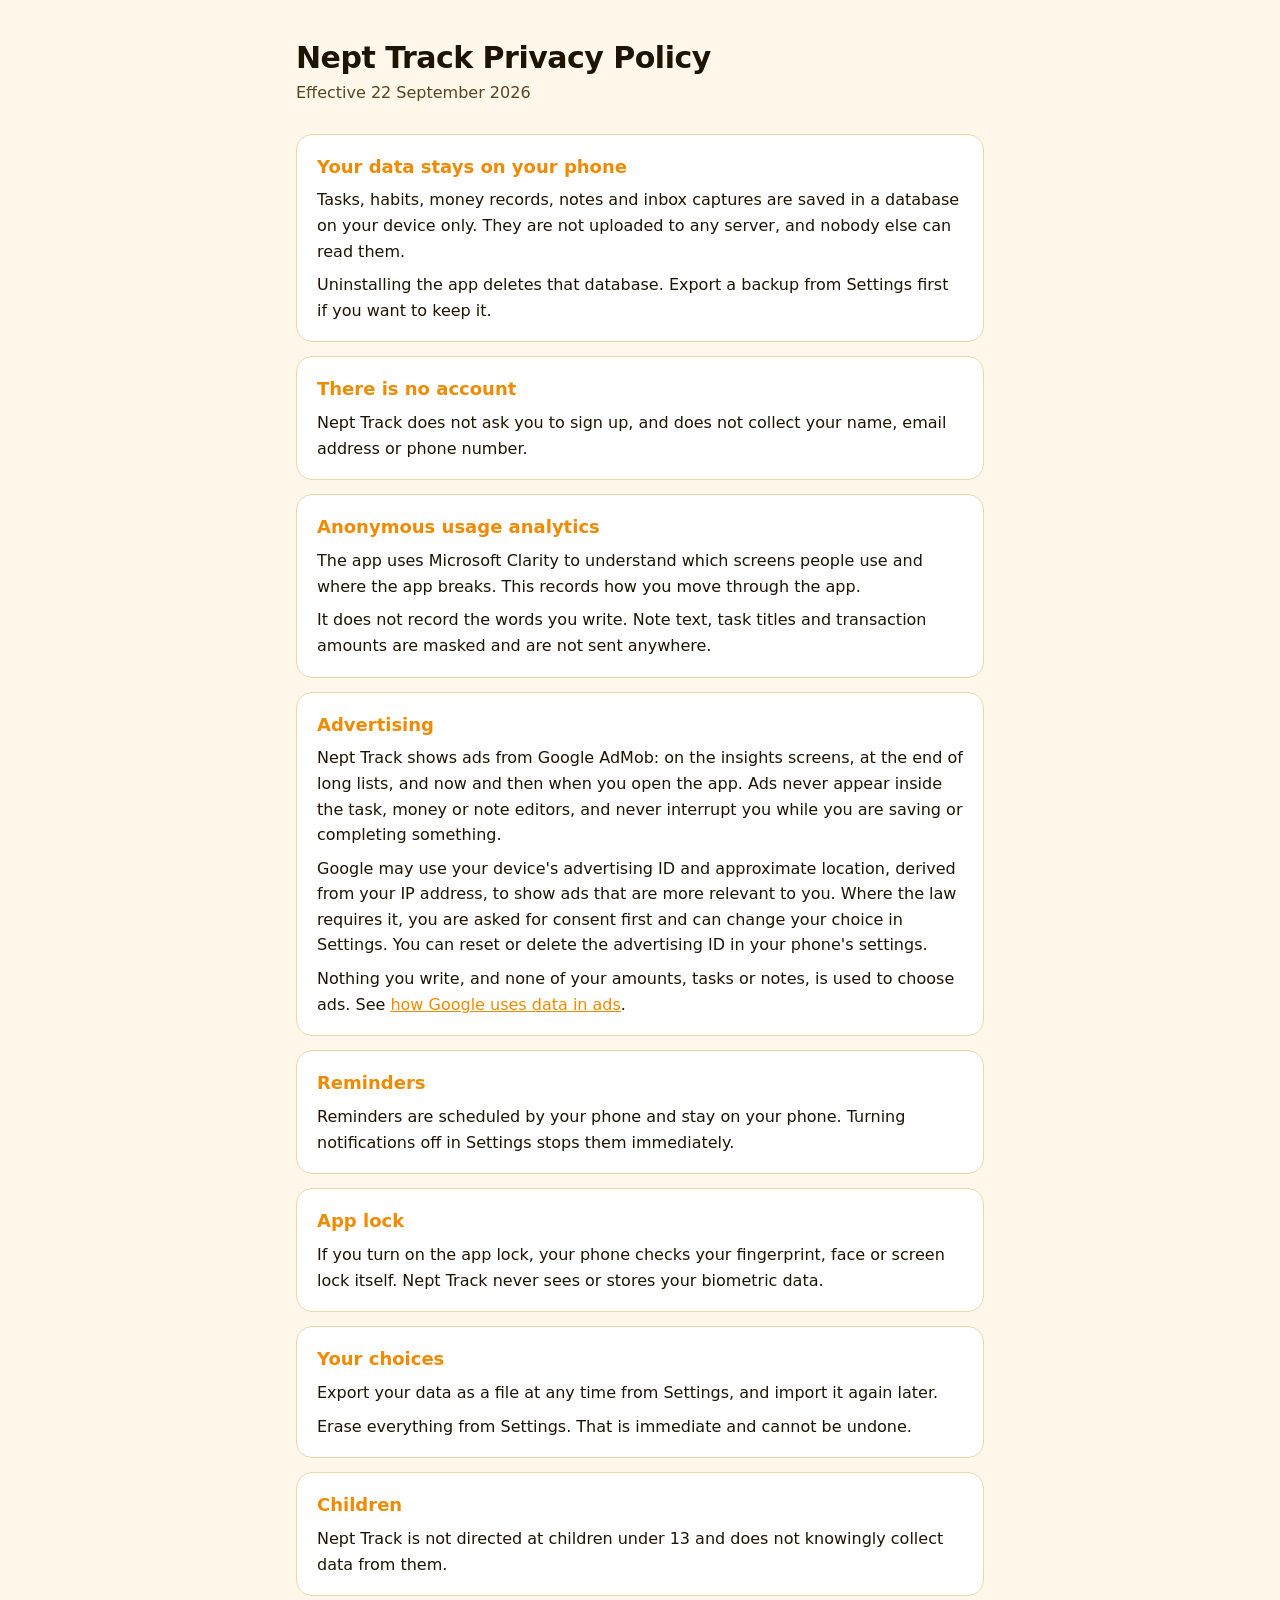
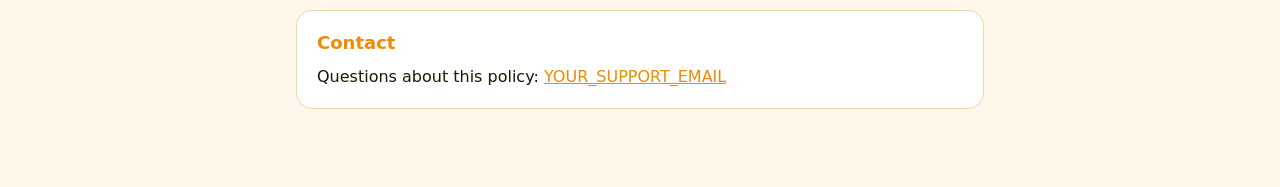
==== index.html @ 922cea8e "Rename privacy-policy.html to index.html" ====
<!doctype html>
<html lang="en">
<head>
<meta charset="utf-8" />
<meta name="viewport" content="width=device-width, initial-scale=1" />
<title>Nept Track — Privacy Policy</title>
<style>
  :root { --bg: #FFF8EA; --card: #FFFFFF; --ink: #1F1404; --muted: #5A4520; --accent: #F08A00; --line: #EAD7AE; }
  @media (prefers-color-scheme: dark) {
    :root { --bg: #0F0B05; --card: #211A0E; --ink: #FFF8EA; --muted: #EBD6AA; --accent: #FFC83D; --line: #3A2E18; }
  }
  * { box-sizing: border-box; }
  body { margin: 0; background: var(--bg); color: var(--ink); font: 16px/1.6 system-ui, -apple-system, "Segoe UI", Roboto, sans-serif; }
  main { max-width: 720px; margin: 0 auto; padding: 40px 16px 64px; }
  h1 { font-size: 30px; line-height: 1.2; margin: 0 0 4px; letter-spacing: -0.5px; }
  .date { color: var(--muted); margin: 0 0 28px; }
  section { background: var(--card); border: 1px solid var(--line); border-radius: 16px; padding: 18px 20px; margin: 0 0 14px; }
  h2 { font-size: 18px; margin: 0 0 6px; color: var(--accent); }
  p { margin: 0 0 8px; }
  p:last-child { margin-bottom: 0; }
  a { color: var(--accent); }
</style>
</head>
<body>
<main>
  <h1>Nept Track Privacy Policy</h1>
  <p class="date">Effective 22 September 2026</p>

  <section>
    <h2>Your data stays on your phone</h2>
    <p>Tasks, habits, money records, notes and inbox captures are saved in a database on your device only. They are not uploaded to any server, and nobody else can read them.</p>
    <p>Uninstalling the app deletes that database. Export a backup from Settings first if you want to keep it.</p>
  </section>

  <section>
    <h2>There is no account</h2>
    <p>Nept Track does not ask you to sign up, and does not collect your name, email address or phone number.</p>
  </section>

  <section>
    <h2>Anonymous usage analytics</h2>
    <p>The app uses Microsoft Clarity to understand which screens people use and where the app breaks. This records how you move through the app.</p>
    <p>It does not record the words you write. Note text, task titles and transaction amounts are masked and are not sent anywhere.</p>
  </section>

  <section>
    <h2>Advertising</h2>
    <p>Nept Track shows ads from Google AdMob: on the insights screens, at the end of long lists, and now and then when you open the app. Ads never appear inside the task, money or note editors, and never interrupt you while you are saving or completing something.</p>
    <p>Google may use your device's advertising ID and approximate location, derived from your IP address, to show ads that are more relevant to you. Where the law requires it, you are asked for consent first and can change your choice in Settings. You can reset or delete the advertising ID in your phone's settings.</p>
    <p>Nothing you write, and none of your amounts, tasks or notes, is used to choose ads. See <a href="https://policies.google.com/technologies/ads">how Google uses data in ads</a>.</p>
  </section>

  <section>
    <h2>Reminders</h2>
    <p>Reminders are scheduled by your phone and stay on your phone. Turning notifications off in Settings stops them immediately.</p>
  </section>

  <section>
    <h2>App lock</h2>
    <p>If you turn on the app lock, your phone checks your fingerprint, face or screen lock itself. Nept Track never sees or stores your biometric data.</p>
  </section>

  <section>
    <h2>Your choices</h2>
    <p>Export your data as a file at any time from Settings, and import it again later.</p>
    <p>Erase everything from Settings. That is immediate and cannot be undone.</p>
  </section>

  <section>
    <h2>Children</h2>
    <p>Nept Track is not directed at children under 13 and does not knowingly collect data from them.</p>
  </section>

  <section>
    <h2>Contact</h2>
    <p>Questions about this policy: <a href="mailto:YOUR_SUPPORT_EMAIL">YOUR_SUPPORT_EMAIL</a></p>
  </section>
</main>
</body>
</html>
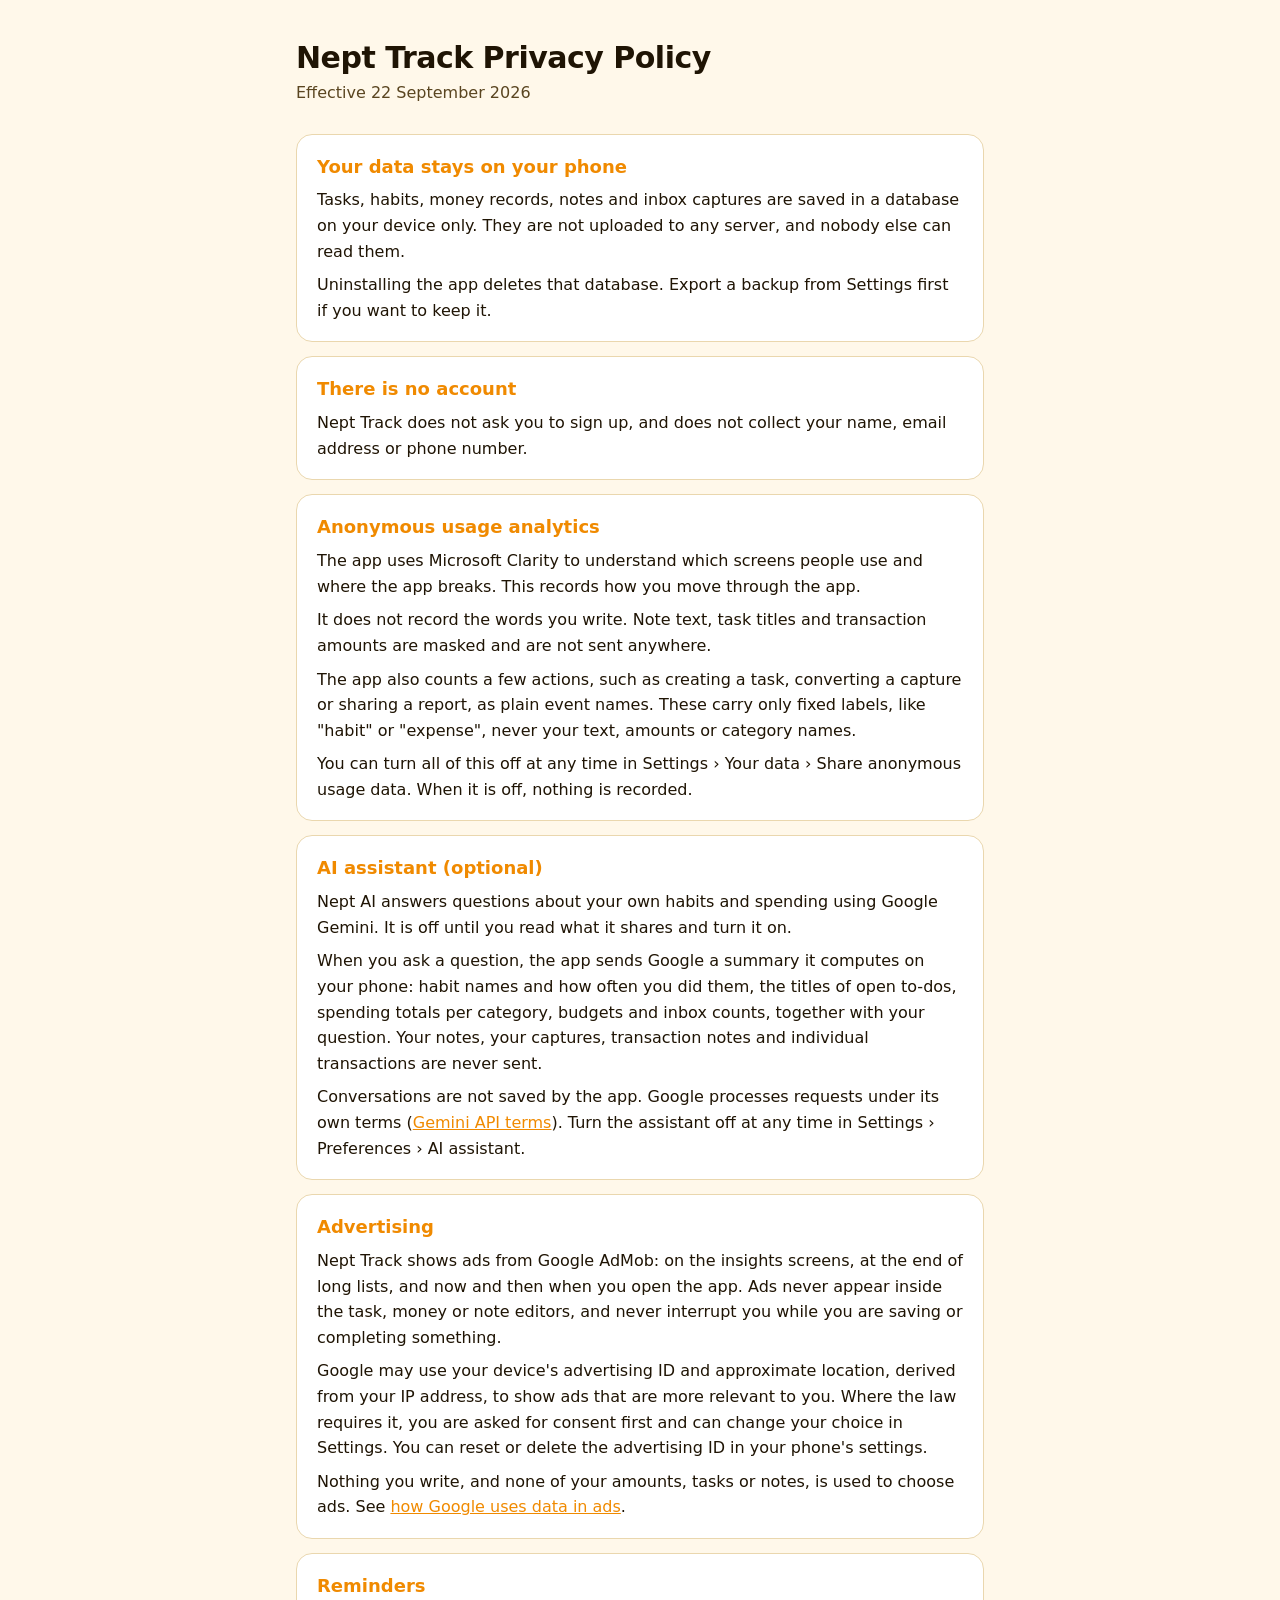
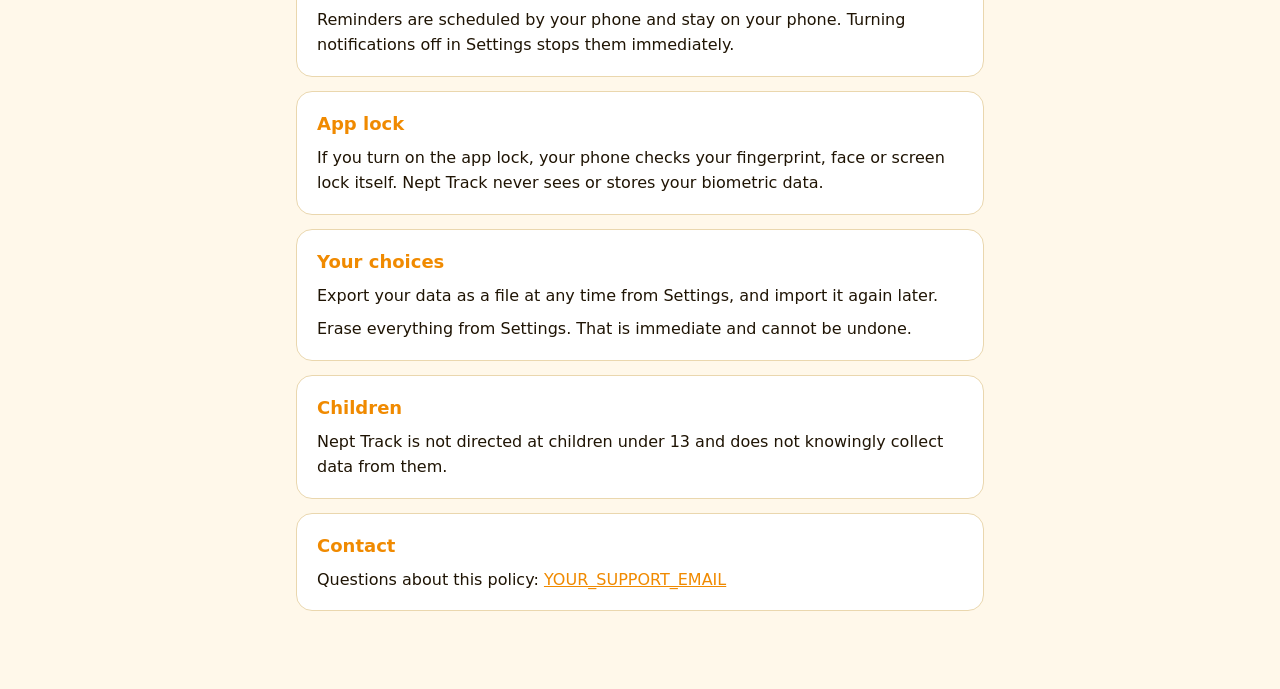
==== commit c26919bf: "Update privacy policy and contact email" ====
--- a/index.html
+++ b/index.html
@@ -41,6 +41,15 @@
     <h2>Anonymous usage analytics</h2>
     <p>The app uses Microsoft Clarity to understand which screens people use and where the app breaks. This records how you move through the app.</p>
     <p>It does not record the words you write. Note text, task titles and transaction amounts are masked and are not sent anywhere.</p>
+    <p>The app also counts a few actions, such as creating a task, converting a capture or sharing a report, as plain event names. These carry only fixed labels, like "habit" or "expense", never your text, amounts or category names.</p>
+    <p>You can turn all of this off at any time in Settings &rsaquo; Your data &rsaquo; Share anonymous usage data. When it is off, nothing is recorded.</p>
+  </section>
+
+  <section>
+    <h2>AI assistant (optional)</h2>
+    <p>Nept AI answers questions about your own habits and spending using Google Gemini. It is off until you read what it shares and turn it on.</p>
+    <p>When you ask a question, the app sends Google a summary it computes on your phone: habit names and how often you did them, the titles of open to-dos, spending totals per category, budgets and inbox counts, together with your question. Your notes, your captures, transaction notes and individual transactions are never sent.</p>
+    <p>Conversations are not saved by the app. Google processes requests under its own terms (<a href="https://ai.google.dev/gemini-api/terms">Gemini API terms</a>). Turn the assistant off at any time in Settings &rsaquo; Preferences &rsaquo; AI assistant.</p>
   </section>
 
   <section>
@@ -73,7 +82,7 @@
 
   <section>
     <h2>Contact</h2>
-    <p>Questions about this policy: <a href="mailto:YOUR_SUPPORT_EMAIL">YOUR_SUPPORT_EMAIL</a></p>
+    <p>Questions about this policy: <a href="mailto:mdnazmulislam5990@gmail.com">YOUR_SUPPORT_EMAIL</a></p>
   </section>
 </main>
 </body>
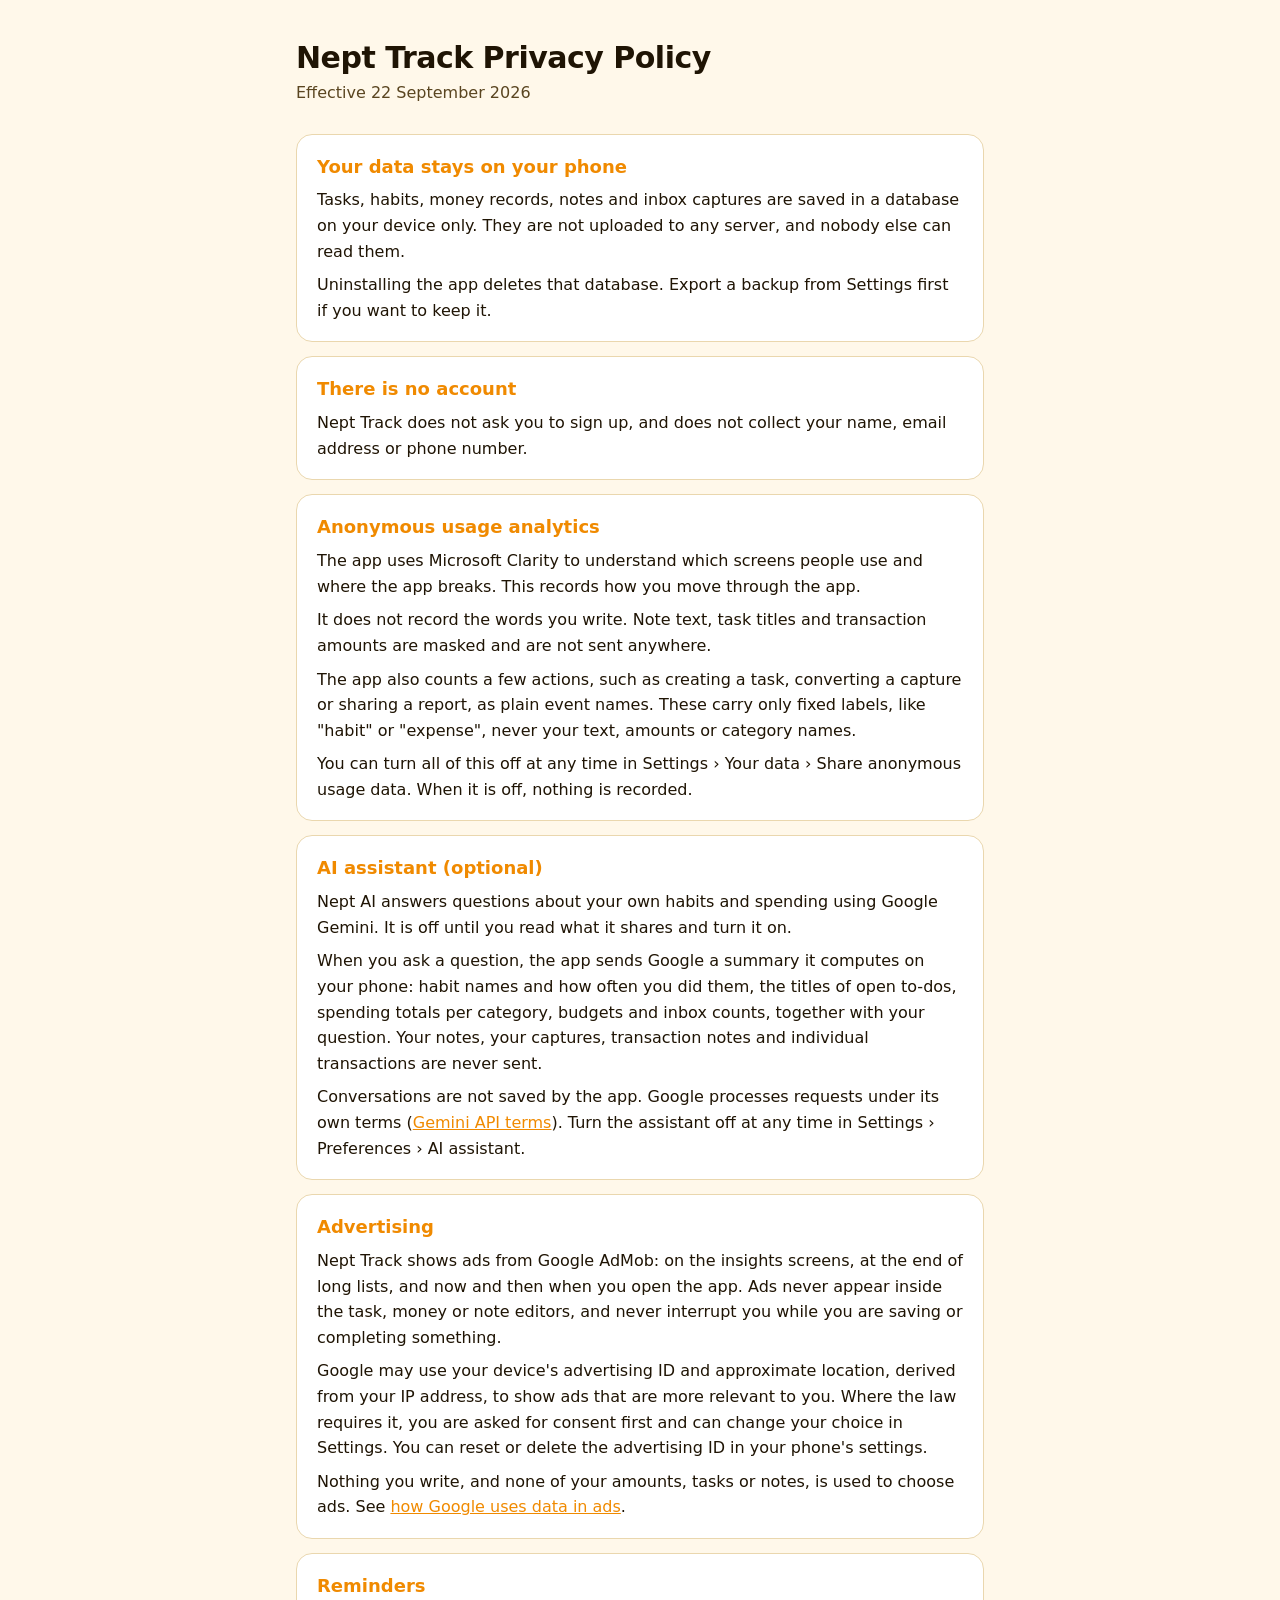
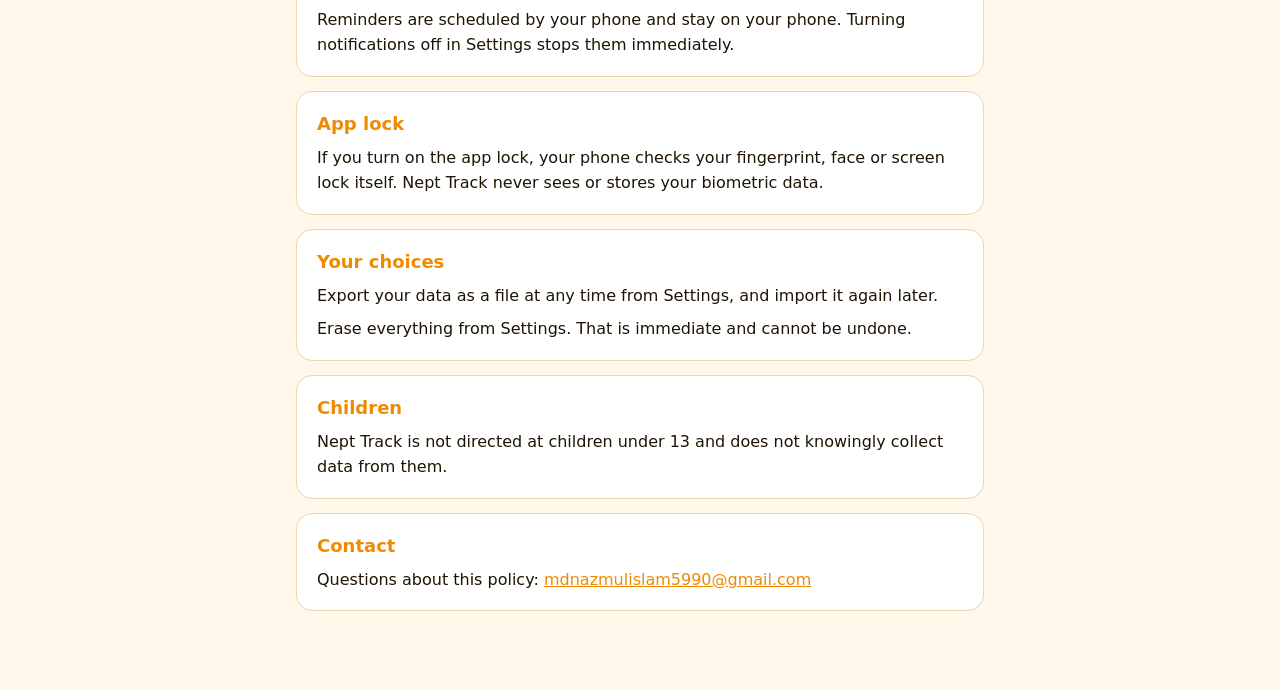
==== commit 4737220c: "Update support email in contact section" ====
--- a/index.html
+++ b/index.html
@@ -82,7 +82,7 @@
 
   <section>
     <h2>Contact</h2>
-    <p>Questions about this policy: <a href="mailto:mdnazmulislam5990@gmail.com">YOUR_SUPPORT_EMAIL</a></p>
+    <p>Questions about this policy: <a href="mailto:mdnazmulislam5990@gmail.com">mdnazmulislam5990@gmail.com</a></p>
   </section>
 </main>
 </body>
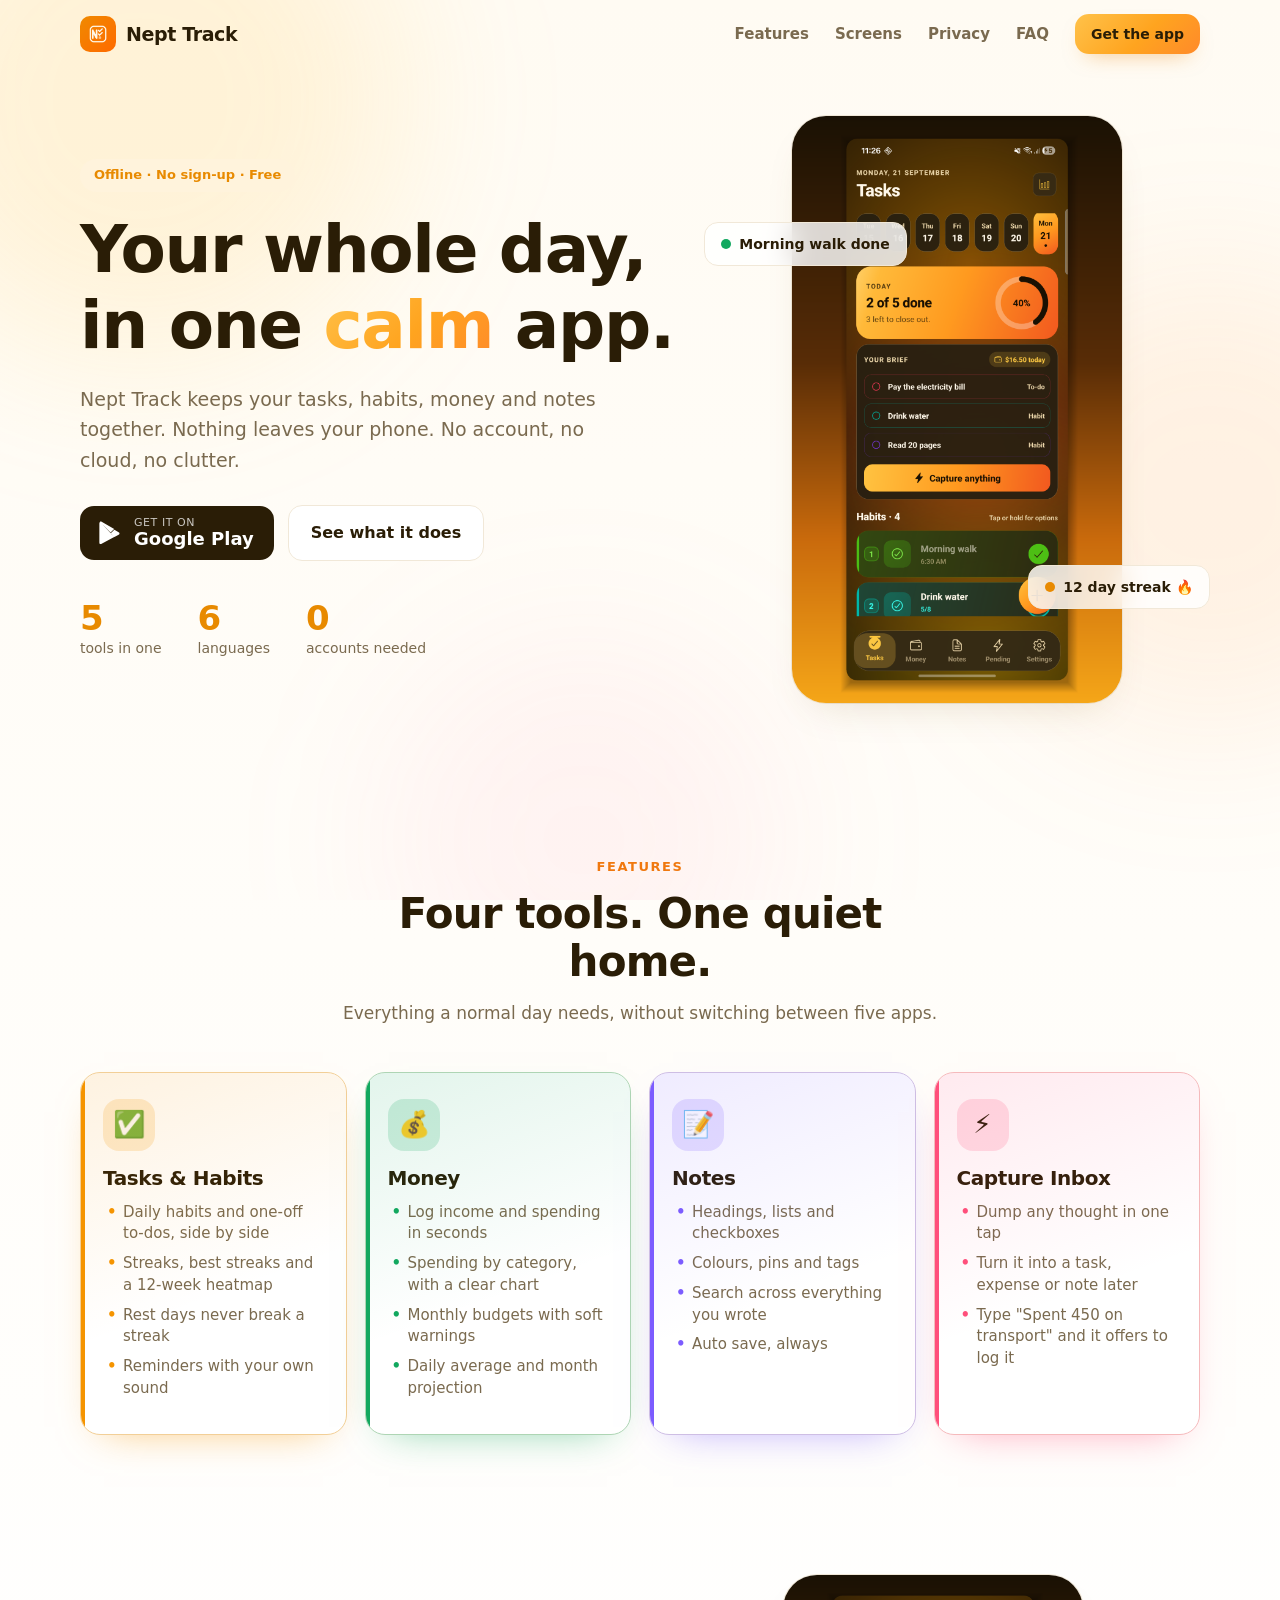
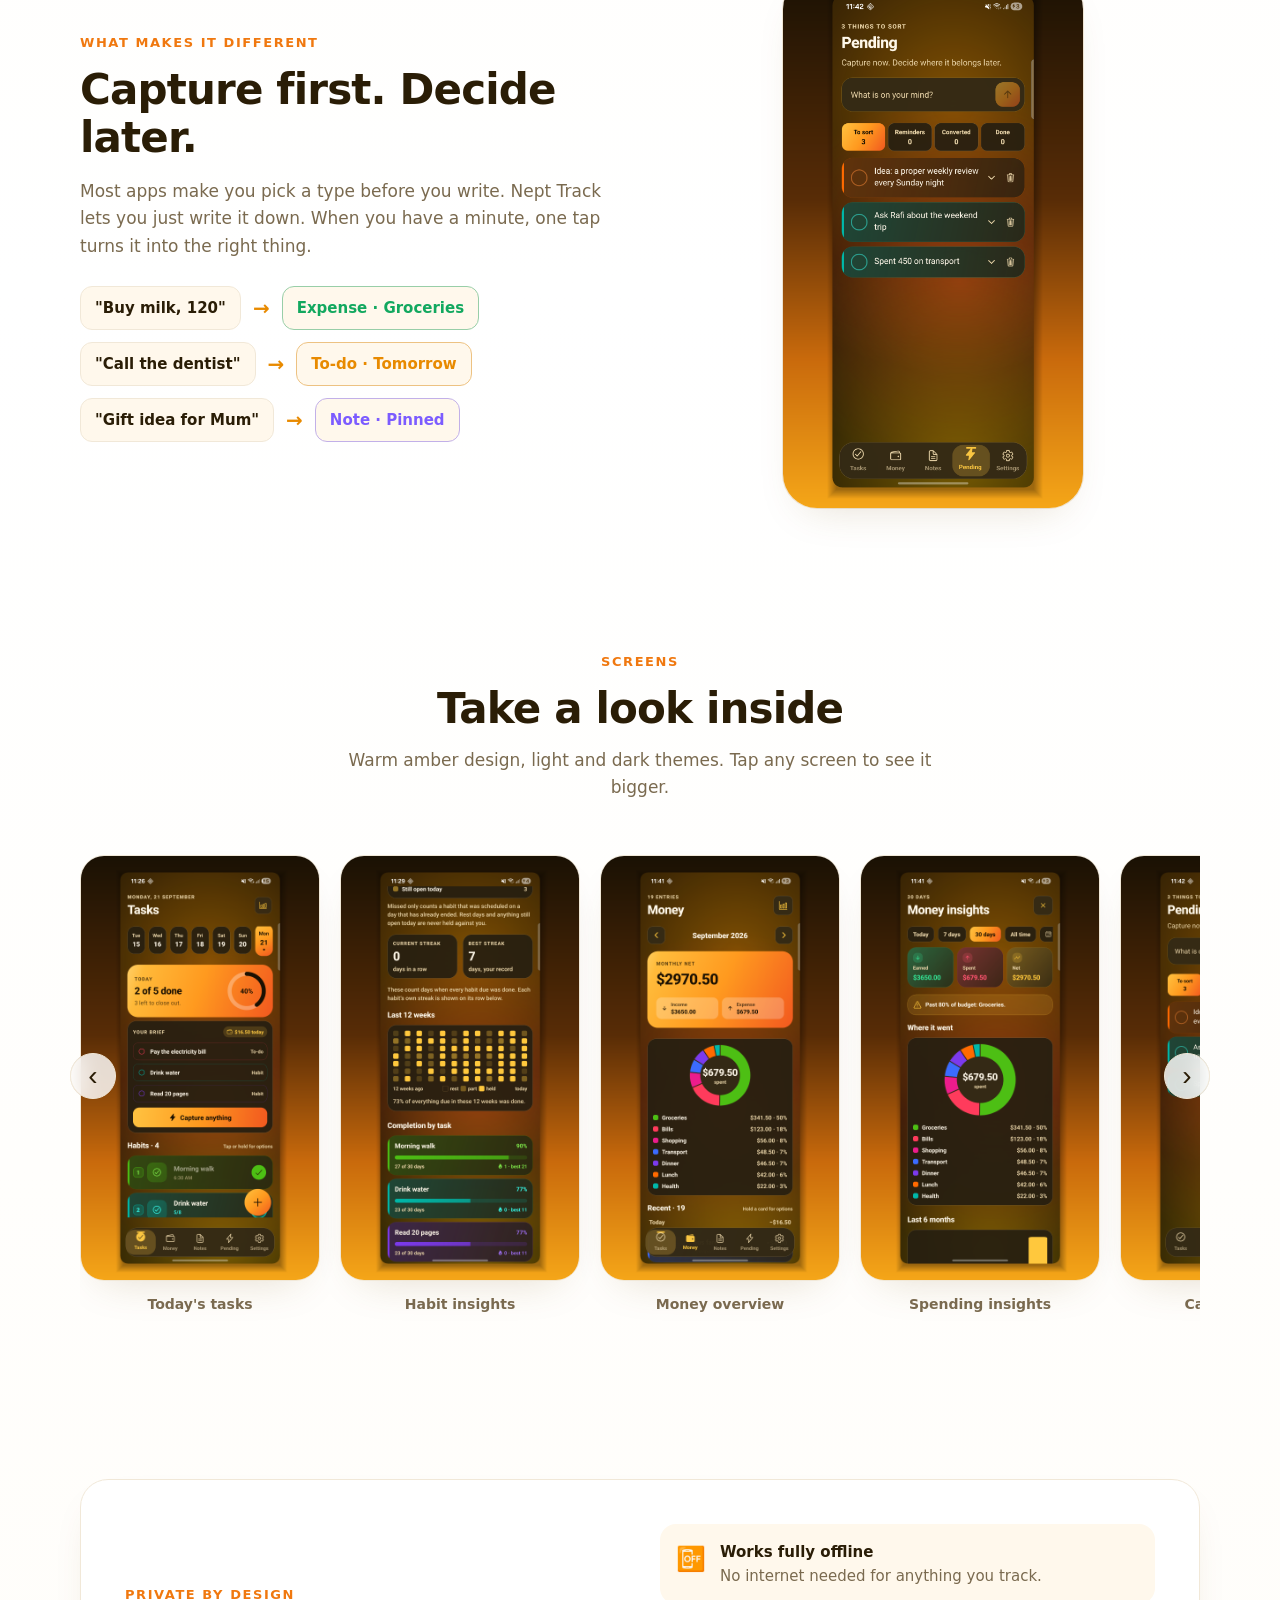
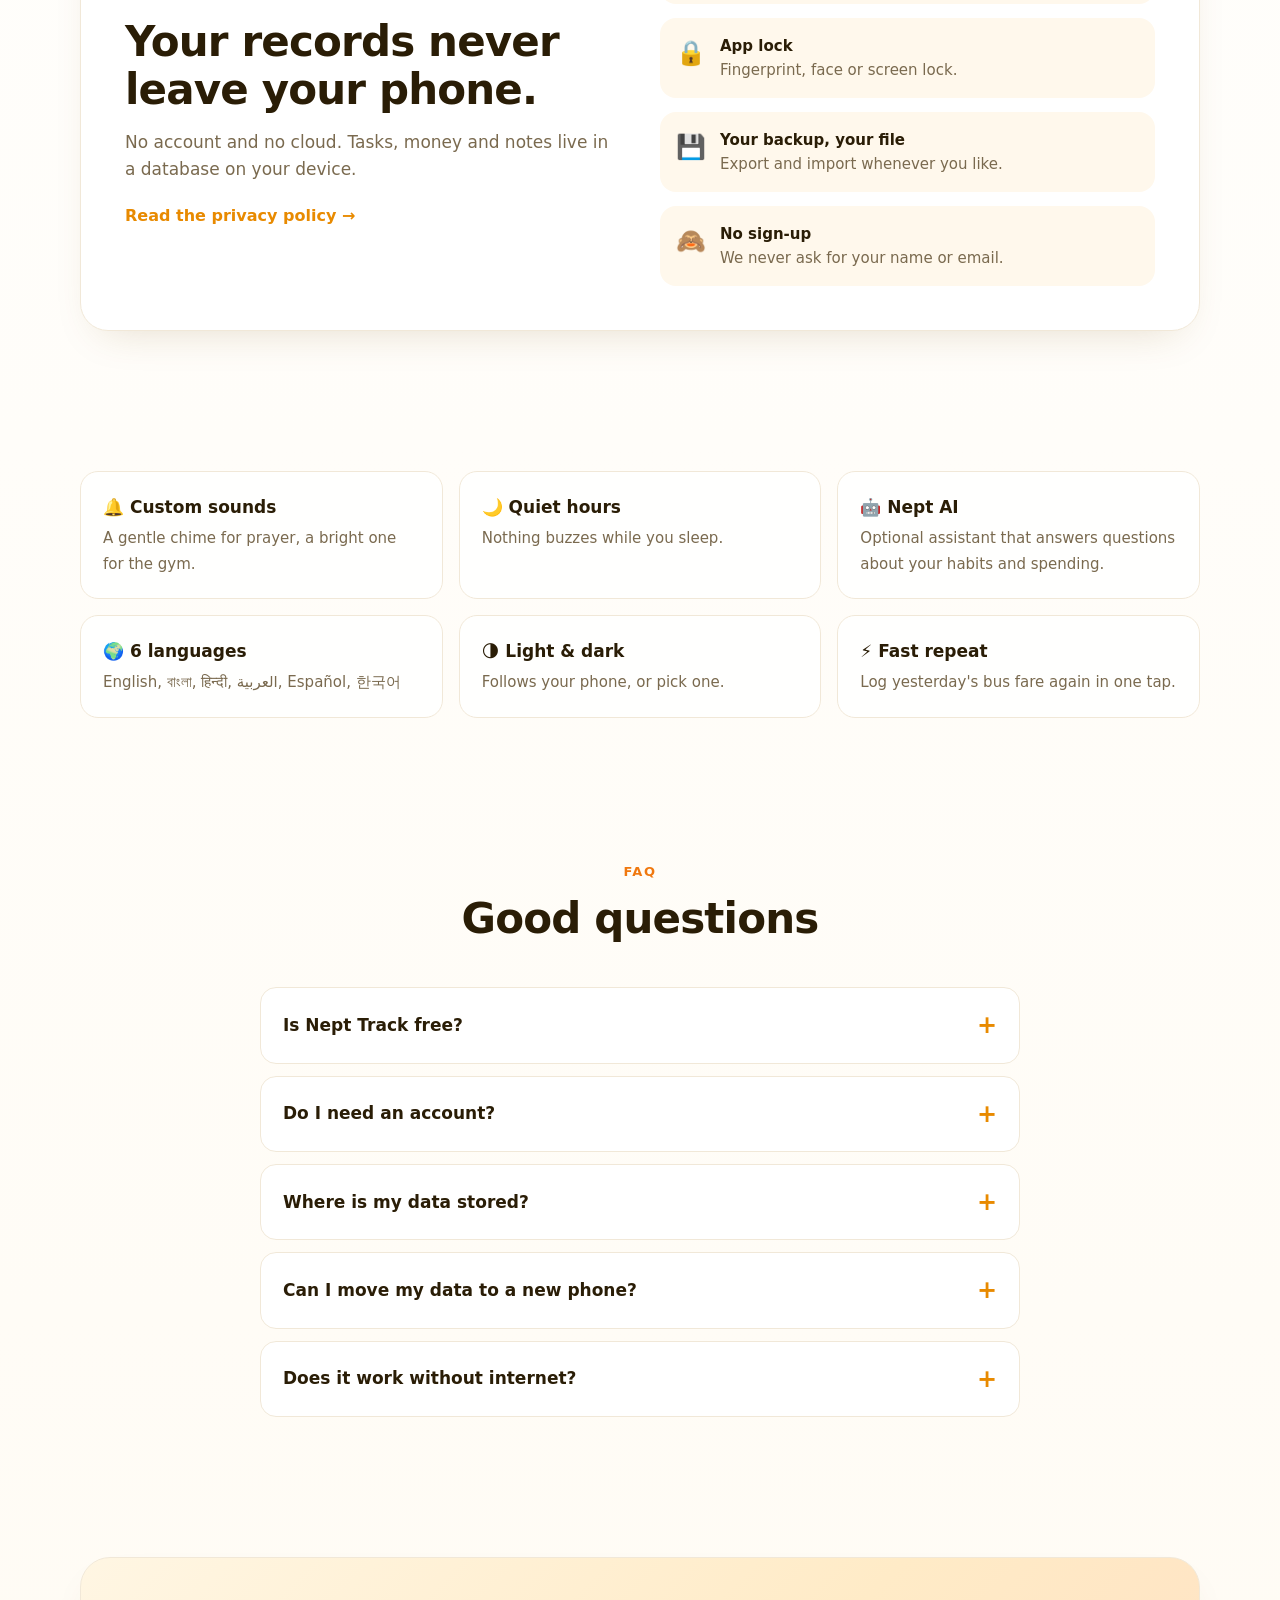
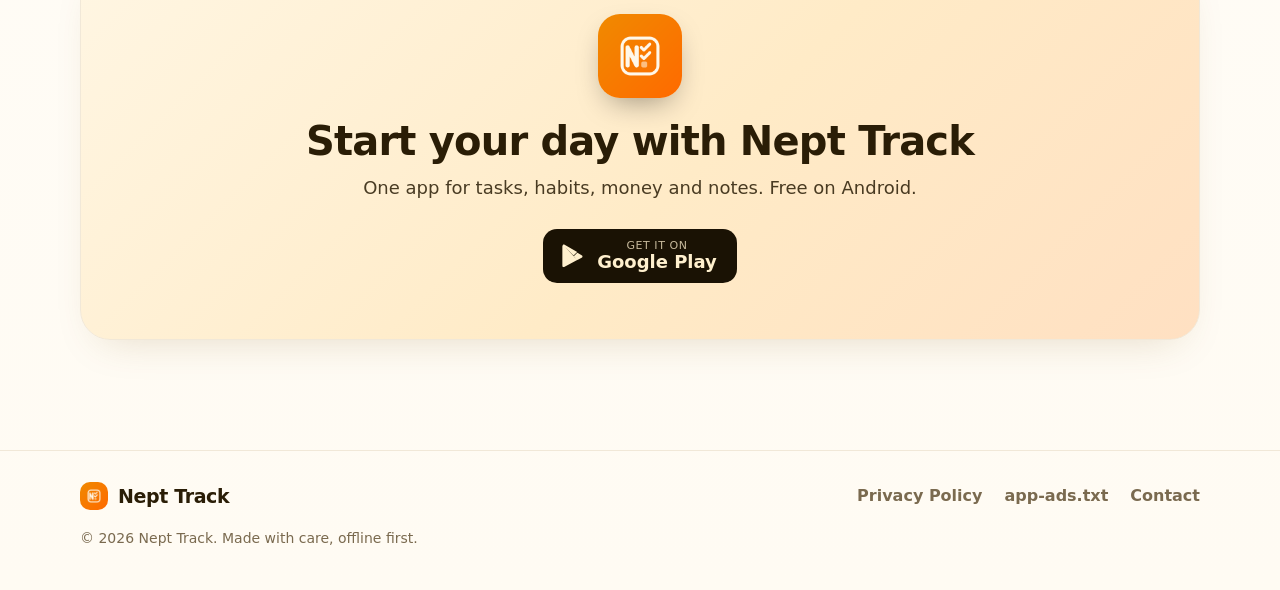
==== commit 4c7563bf: "Add files via upload" ====
--- a/index.html
+++ b/index.html
@@ -3,87 +3,258 @@
 <head>
 <meta charset="utf-8" />
 <meta name="viewport" content="width=device-width, initial-scale=1" />
-<title>Nept Track — Privacy Policy</title>
-<style>
-  :root { --bg: #FFF8EA; --card: #FFFFFF; --ink: #1F1404; --muted: #5A4520; --accent: #F08A00; --line: #EAD7AE; }
-  @media (prefers-color-scheme: dark) {
-    :root { --bg: #0F0B05; --card: #211A0E; --ink: #FFF8EA; --muted: #EBD6AA; --accent: #FFC83D; --line: #3A2E18; }
-  }
-  * { box-sizing: border-box; }
-  body { margin: 0; background: var(--bg); color: var(--ink); font: 16px/1.6 system-ui, -apple-system, "Segoe UI", Roboto, sans-serif; }
-  main { max-width: 720px; margin: 0 auto; padding: 40px 16px 64px; }
-  h1 { font-size: 30px; line-height: 1.2; margin: 0 0 4px; letter-spacing: -0.5px; }
-  .date { color: var(--muted); margin: 0 0 28px; }
-  section { background: var(--card); border: 1px solid var(--line); border-radius: 16px; padding: 18px 20px; margin: 0 0 14px; }
-  h2 { font-size: 18px; margin: 0 0 6px; color: var(--accent); }
-  p { margin: 0 0 8px; }
-  p:last-child { margin-bottom: 0; }
-  a { color: var(--accent); }
-</style>
+<title>Nept Track: Habits, Money &amp; Notes</title>
+<meta name="description" content="Tasks, habits, money and notes in one offline app. No sign-up. No cloud. Your data stays on your phone." />
+<meta name="theme-color" content="#FFFFFF" />
+<meta property="og:title" content="Nept Track: Habits &amp; Budget" />
+<meta property="og:description" content="Tasks, habits, money and notes in one offline app. No sign-up. No cloud." />
+<meta property="og:image" content="images/feature.png" />
+<meta property="og:type" content="website" />
+<link rel="icon" href="images/favicon.png" />
+<link rel="stylesheet" href="css/style.css" />
 </head>
 <body>
-<main>
-  <h1>Nept Track Privacy Policy</h1>
-  <p class="date">Effective 22 September 2026</p>
-
-  <section>
-    <h2>Your data stays on your phone</h2>
-    <p>Tasks, habits, money records, notes and inbox captures are saved in a database on your device only. They are not uploaded to any server, and nobody else can read them.</p>
-    <p>Uninstalling the app deletes that database. Export a backup from Settings first if you want to keep it.</p>
-  </section>
-
-  <section>
-    <h2>There is no account</h2>
-    <p>Nept Track does not ask you to sign up, and does not collect your name, email address or phone number.</p>
-  </section>
-
-  <section>
-    <h2>Anonymous usage analytics</h2>
-    <p>The app uses Microsoft Clarity to understand which screens people use and where the app breaks. This records how you move through the app.</p>
-    <p>It does not record the words you write. Note text, task titles and transaction amounts are masked and are not sent anywhere.</p>
-    <p>The app also counts a few actions, such as creating a task, converting a capture or sharing a report, as plain event names. These carry only fixed labels, like "habit" or "expense", never your text, amounts or category names.</p>
-    <p>You can turn all of this off at any time in Settings &rsaquo; Your data &rsaquo; Share anonymous usage data. When it is off, nothing is recorded.</p>
-  </section>
-
-  <section>
-    <h2>AI assistant (optional)</h2>
-    <p>Nept AI answers questions about your own habits and spending using Google Gemini. It is off until you read what it shares and turn it on.</p>
-    <p>When you ask a question, the app sends Google a summary it computes on your phone: habit names and how often you did them, the titles of open to-dos, spending totals per category, budgets and inbox counts, together with your question. Your notes, your captures, transaction notes and individual transactions are never sent.</p>
-    <p>Conversations are not saved by the app. Google processes requests under its own terms (<a href="https://ai.google.dev/gemini-api/terms">Gemini API terms</a>). Turn the assistant off at any time in Settings &rsaquo; Preferences &rsaquo; AI assistant.</p>
-  </section>
-
-  <section>
-    <h2>Advertising</h2>
-    <p>Nept Track shows ads from Google AdMob: on the insights screens, at the end of long lists, and now and then when you open the app. Ads never appear inside the task, money or note editors, and never interrupt you while you are saving or completing something.</p>
-    <p>Google may use your device's advertising ID and approximate location, derived from your IP address, to show ads that are more relevant to you. Where the law requires it, you are asked for consent first and can change your choice in Settings. You can reset or delete the advertising ID in your phone's settings.</p>
-    <p>Nothing you write, and none of your amounts, tasks or notes, is used to choose ads. See <a href="https://policies.google.com/technologies/ads">how Google uses data in ads</a>.</p>
-  </section>
-
-  <section>
-    <h2>Reminders</h2>
-    <p>Reminders are scheduled by your phone and stay on your phone. Turning notifications off in Settings stops them immediately.</p>
-  </section>
-
-  <section>
-    <h2>App lock</h2>
-    <p>If you turn on the app lock, your phone checks your fingerprint, face or screen lock itself. Nept Track never sees or stores your biometric data.</p>
-  </section>
-
-  <section>
-    <h2>Your choices</h2>
-    <p>Export your data as a file at any time from Settings, and import it again later.</p>
-    <p>Erase everything from Settings. That is immediate and cannot be undone.</p>
-  </section>
-
-  <section>
-    <h2>Children</h2>
-    <p>Nept Track is not directed at children under 13 and does not knowingly collect data from them.</p>
-  </section>
-
-  <section>
-    <h2>Contact</h2>
-    <p>Questions about this policy: <a href="mailto:mdnazmulislam5990@gmail.com">mdnazmulislam5990@gmail.com</a></p>
+
+<div class="aurora" aria-hidden="true"><span></span><span></span><span></span></div>
+
+<header class="nav" id="nav">
+  <a class="brand" href="#top"><img src="images/icon.png" alt="" width="36" height="36" /> Nept Track</a>
+  <button class="nav-toggle" id="navToggle" aria-label="Open menu" aria-expanded="false"><span></span><span></span></button>
+  <nav class="nav-links" id="navLinks">
+    <a href="#features">Features</a>
+    <a href="#screens">Screens</a>
+    <a href="#privacy">Privacy</a>
+    <a href="#faq">FAQ</a>
+    <a class="btn btn-small" href="https://play.google.com/store/apps/details?id=com.AhmedReFu.NeptTrack" target="_blank" rel="noopener">Get the app</a>
+  </nav>
+</header>
+
+<main id="top">
+
+  <!-- Hero -->
+  <section class="hero">
+    <div class="hero-copy reveal">
+      <span class="pill">Offline · No sign-up · Free</span>
+      <h1>Your whole day, in one <span class="grad">calm</span> app.</h1>
+      <p class="lead">Nept Track keeps your tasks, habits, money and notes together. Nothing leaves your phone. No account, no cloud, no clutter.</p>
+      <div class="cta-row">
+        <a class="store-btn" href="https://play.google.com/store/apps/details?id=com.AhmedReFu.NeptTrack" target="_blank" rel="noopener">
+          <svg viewBox="0 0 24 24" width="26" height="26" aria-hidden="true"><path fill="currentColor" d="M3.6 1.8c-.3.3-.5.8-.5 1.4v17.6c0 .6.2 1.1.5 1.4l.1.1 9.9-9.9v-.2L3.7 1.7l-.1.1Zm13.3 13.9-3.3-3.3v-.2l3.3-3.3.1.1 3.9 2.2c1.1.6 1.1 1.7 0 2.3l-3.9 2.2h-.1Zm-.1.1L13.4 12 3.6 21.8c.4.4 1 .4 1.6.1l11.6-6.1M16.8 8.2 5.2 1.6c-.7-.4-1.2-.3-1.6.1l9.8 9.8 3.4-3.3Z"/></svg>
+          <span><small>Get it on</small>Google Play</span>
+        </a>
+        <a class="btn btn-ghost" href="#features">See what it does</a>
+      </div>
+      <ul class="hero-stats">
+        <li><strong data-count="5">0</strong><span>tools in one</span></li>
+        <li><strong data-count="6">0</strong><span>languages</span></li>
+        <li><strong data-count="0" data-suffix="">0</strong><span>accounts needed</span></li>
+      </ul>
+    </div>
+    <div class="hero-phone reveal">
+      <div class="phone tilt">
+        <img src="images/screens/01-tasks-today.png" alt="Nept Track Tasks screen showing today's progress and habits" />
+      </div>
+      <div class="float-card fc-1"><span class="dot dot-green"></span>Morning walk done</div>
+      <div class="float-card fc-2"><span class="dot dot-amber"></span>12 day streak 🔥</div>
+    </div>
+  </section>
+
+  <!-- Features -->
+  <section class="section" id="features">
+    <div class="section-head reveal">
+      <span class="eyebrow">Features</span>
+      <h2>Four tools. One quiet home.</h2>
+      <p>Everything a normal day needs, without switching between five apps.</p>
+    </div>
+
+    <div class="features">
+      <article class="feature reveal" style="--c:#F59400">
+        <div class="f-icon">✅</div>
+        <h3>Tasks &amp; Habits</h3>
+        <ul>
+          <li>Daily habits and one-off to-dos, side by side</li>
+          <li>Streaks, best streaks and a 12-week heatmap</li>
+          <li>Rest days never break a streak</li>
+          <li>Reminders with your own sound</li>
+        </ul>
+      </article>
+      <article class="feature reveal" style="--c:#12A85F">
+        <div class="f-icon">💰</div>
+        <h3>Money</h3>
+        <ul>
+          <li>Log income and spending in seconds</li>
+          <li>Spending by category, with a clear chart</li>
+          <li>Monthly budgets with soft warnings</li>
+          <li>Daily average and month projection</li>
+        </ul>
+      </article>
+      <article class="feature reveal" style="--c:#7C5CFF">
+        <div class="f-icon">📝</div>
+        <h3>Notes</h3>
+        <ul>
+          <li>Headings, lists and checkboxes</li>
+          <li>Colours, pins and tags</li>
+          <li>Search across everything you wrote</li>
+          <li>Auto save, always</li>
+        </ul>
+      </article>
+      <article class="feature reveal" style="--c:#FF4F7B">
+        <div class="f-icon">⚡</div>
+        <h3>Capture Inbox</h3>
+        <ul>
+          <li>Dump any thought in one tap</li>
+          <li>Turn it into a task, expense or note later</li>
+          <li>Type "Spent 450 on transport" and it offers to log it</li>
+        </ul>
+      </article>
+    </div>
+  </section>
+
+  <!-- Highlight: capture first -->
+  <section class="section split">
+    <div class="split-copy reveal">
+      <span class="eyebrow">What makes it different</span>
+      <h2>Capture first. Decide later.</h2>
+      <p>Most apps make you pick a type before you write. Nept Track lets you just write it down. When you have a minute, one tap turns it into the right thing.</p>
+      <div class="flow">
+        <span class="flow-chip">"Buy milk, 120"</span>
+        <span class="flow-arrow">→</span>
+        <span class="flow-chip flow-green">Expense · Groceries</span>
+      </div>
+      <div class="flow">
+        <span class="flow-chip">"Call the dentist"</span>
+        <span class="flow-arrow">→</span>
+        <span class="flow-chip flow-amber">To-do · Tomorrow</span>
+      </div>
+      <div class="flow">
+        <span class="flow-chip">"Gift idea for Mum"</span>
+        <span class="flow-arrow">→</span>
+        <span class="flow-chip flow-violet">Note · Pinned</span>
+      </div>
+    </div>
+    <div class="split-media reveal">
+      <div class="phone small"><img src="images/screens/05-pending-inbox.png" alt="Capture Inbox screen" loading="lazy" /></div>
+    </div>
+  </section>
+
+  <!-- Screens -->
+  <section class="section" id="screens">
+    <div class="section-head reveal">
+      <span class="eyebrow">Screens</span>
+      <h2>Take a look inside</h2>
+      <p>Warm amber design, light and dark themes. Tap any screen to see it bigger.</p>
+    </div>
+    <div class="gallery-wrap reveal">
+      <button class="g-arrow g-prev" aria-label="Previous screens">‹</button>
+      <div class="gallery" id="gallery">
+        <figure><img src="images/screens/01-tasks-today.png" alt="Tasks today" loading="lazy" /><figcaption>Today's tasks</figcaption></figure>
+        <figure><img src="images/screens/02-task-insights.png" alt="Task insights" loading="lazy" /><figcaption>Habit insights</figcaption></figure>
+        <figure><img src="images/screens/03-money-overview.png" alt="Money overview" loading="lazy" /><figcaption>Money overview</figcaption></figure>
+        <figure><img src="images/screens/04-money-insights.png" alt="Money insights" loading="lazy" /><figcaption>Spending insights</figcaption></figure>
+        <figure><img src="images/screens/05-pending-inbox.png" alt="Capture inbox" loading="lazy" /><figcaption>Capture inbox</figcaption></figure>
+        <figure><img src="images/screens/06-notes.png" alt="Notes" loading="lazy" /><figcaption>Notes</figcaption></figure>
+        <figure><img src="images/screens/07-light-mode.png" alt="Light mode" loading="lazy" /><figcaption>Light mode</figcaption></figure>
+        <figure><img src="images/screens/08-onboarding.png" alt="Onboarding" loading="lazy" /><figcaption>Quick start</figcaption></figure>
+      </div>
+      <button class="g-arrow g-next" aria-label="Next screens">›</button>
+    </div>
+  </section>
+
+  <!-- Privacy -->
+  <section class="section" id="privacy">
+    <div class="privacy-card reveal">
+      <div class="privacy-copy">
+        <span class="eyebrow">Private by design</span>
+        <h2>Your records never leave your phone.</h2>
+        <p>No account and no cloud. Tasks, money and notes live in a database on your device.</p>
+        <a class="link-arrow" href="privacy-policy.html">Read the privacy policy →</a>
+      </div>
+      <ul class="privacy-list">
+        <li><span>📴</span><div><strong>Works fully offline</strong>No internet needed for anything you track.</div></li>
+        <li><span>🔒</span><div><strong>App lock</strong>Fingerprint, face or screen lock.</div></li>
+        <li><span>💾</span><div><strong>Your backup, your file</strong>Export and import whenever you like.</div></li>
+        <li><span>🙈</span><div><strong>No sign-up</strong>We never ask for your name or email.</div></li>
+      </ul>
+    </div>
+  </section>
+
+  <!-- Extras -->
+  <section class="section">
+    <div class="extras reveal">
+      <div class="extra"><strong>🔔 Custom sounds</strong><span>A gentle chime for prayer, a bright one for the gym.</span></div>
+      <div class="extra"><strong>🌙 Quiet hours</strong><span>Nothing buzzes while you sleep.</span></div>
+      <div class="extra"><strong>🤖 Nept AI</strong><span>Optional assistant that answers questions about your habits and spending.</span></div>
+      <div class="extra"><strong>🌍 6 languages</strong><span>English, বাংলা, हिन्दी, العربية, Español, 한국어</span></div>
+      <div class="extra"><strong>🌗 Light &amp; dark</strong><span>Follows your phone, or pick one.</span></div>
+      <div class="extra"><strong>⚡ Fast repeat</strong><span>Log yesterday's bus fare again in one tap.</span></div>
+    </div>
+  </section>
+
+  <!-- FAQ -->
+  <section class="section" id="faq">
+    <div class="section-head reveal">
+      <span class="eyebrow">FAQ</span>
+      <h2>Good questions</h2>
+    </div>
+    <div class="faq reveal">
+      <details>
+        <summary>Is Nept Track free?</summary>
+        <p>Yes. The app is free to download and use. It shows a few ads from Google AdMob, never inside the editors and never while you are saving something.</p>
+      </details>
+      <details>
+        <summary>Do I need an account?</summary>
+        <p>No. Open the app and start. There is no sign-up and no login.</p>
+      </details>
+      <details>
+        <summary>Where is my data stored?</summary>
+        <p>Only on your phone, in a local database. Uninstalling the app deletes it, so export a backup from Settings first if you want to keep it.</p>
+      </details>
+      <details>
+        <summary>Can I move my data to a new phone?</summary>
+        <p>Yes. Export a backup file from Settings, copy it to the new phone, and import it there.</p>
+      </details>
+      <details>
+        <summary>Does it work without internet?</summary>
+        <p>Everything you track works fully offline. Only ads and the optional AI assistant need a connection.</p>
+      </details>
+    </div>
+  </section>
+
+  <!-- Final CTA -->
+  <section class="section">
+    <div class="cta-card reveal">
+      <img src="images/icon.png" alt="" width="84" height="84" />
+      <h2>Start your day with Nept Track</h2>
+      <p>One app for tasks, habits, money and notes. Free on Android.</p>
+      <a class="store-btn dark" href="https://play.google.com/store/apps/details?id=com.AhmedReFu.NeptTrack" target="_blank" rel="noopener">
+        <svg viewBox="0 0 24 24" width="26" height="26" aria-hidden="true"><path fill="currentColor" d="M3.6 1.8c-.3.3-.5.8-.5 1.4v17.6c0 .6.2 1.1.5 1.4l.1.1 9.9-9.9v-.2L3.7 1.7l-.1.1Zm13.3 13.9-3.3-3.3v-.2l3.3-3.3.1.1 3.9 2.2c1.1.6 1.1 1.7 0 2.3l-3.9 2.2h-.1Zm-.1.1L13.4 12 3.6 21.8c.4.4 1 .4 1.6.1l11.6-6.1M16.8 8.2 5.2 1.6c-.7-.4-1.2-.3-1.6.1l9.8 9.8 3.4-3.3Z"/></svg>
+        <span><small>Get it on</small>Google Play</span>
+      </a>
+    </div>
   </section>
 </main>
+
+<footer class="footer">
+  <div class="footer-inner">
+    <a class="brand" href="#top"><img src="images/icon.png" alt="" width="28" height="28" /> Nept Track</a>
+    <nav>
+      <a href="privacy-policy.html">Privacy Policy</a>
+      <a href="app-ads.txt">app-ads.txt</a>
+      <a href="mailto:YOUR_SUPPORT_EMAIL">Contact</a>
+    </nav>
+    <p>© <span id="year">2026</span> Nept Track. Made with care, offline first.</p>
+  </div>
+</footer>
+
+<!-- Lightbox -->
+<div class="lightbox" id="lightbox" hidden>
+  <button class="lb-close" aria-label="Close">×</button>
+  <button class="lb-nav lb-prev" aria-label="Previous">‹</button>
+  <img id="lbImg" alt="" />
+  <button class="lb-nav lb-next" aria-label="Next">›</button>
+  <p class="lb-cap" id="lbCap"></p>
+</div>
+
+<script src="js/main.js"></script>
 </body>
 </html>
--- a/css/style.css
+++ b/css/style.css
@@ -0,0 +1,360 @@
+/* Nept Track website — shared styles (index + privacy policy).
+   Colours mirror the app tokens in src/utils/colors.ts. */
+
+:root {
+  /* Light only, on purpose: the site reads bright and white, with amber as the accent. */
+  --bg: #FFFFFF;
+  --bg-tint: #FFFBF3;
+  --surface: #FFFFFF;
+  --surface-alt: #FFF8EC;
+  --primary: #E88A00;
+  --primary-soft: #FFF3DC;
+  --accent: #F0780F;
+  --ink: #2A1D06;
+  --muted: #7A6A4F;
+  --line: #F1E8D8;
+  --success: #12A85F;
+  --violet: #7C5CFF;
+  --glass: rgba(255, 255, 255, 0.82);
+  --shadow: 0 18px 44px -22px rgba(120, 80, 20, 0.22);
+  --grad: linear-gradient(135deg, #FFC24A 0%, #FFA41F 55%, #FF8A2A 100%);
+  --grad-soft: linear-gradient(135deg, #FFF6E3 0%, #FFEBC7 55%, #FFE0C2 100%);
+  --on-grad: #2A1D06;
+  --aurora-1: rgba(255, 196, 70, 0.16);
+  --aurora-2: rgba(255, 150, 60, 0.10);
+  --aurora-3: rgba(255, 120, 150, 0.07);
+  --radius: 20px;
+  color-scheme: light;
+}
+
+* { box-sizing: border-box; }
+html { scroll-behavior: smooth; scroll-padding-top: 84px; }
+body {
+  margin: 0;
+  background: linear-gradient(180deg, var(--bg-tint) 0%, var(--bg) 35%, var(--bg-tint) 100%);
+  color: var(--ink);
+  font: 16px/1.6 system-ui, -apple-system, "Segoe UI", Roboto, "Noto Sans", sans-serif;
+  -webkit-font-smoothing: antialiased;
+  overflow-x: hidden;
+}
+img { max-width: 100%; display: block; }
+a { color: var(--primary); }
+h1, h2, h3 { letter-spacing: -0.02em; line-height: 1.15; margin: 0; font-weight: 800; }
+
+/* ---------- Ambient background ---------- */
+.aurora { position: fixed; inset: 0; z-index: -1; pointer-events: none; overflow: hidden; }
+.aurora span {
+  position: absolute; border-radius: 50%; filter: blur(80px);
+  animation: drift 22s ease-in-out infinite alternate;
+}
+.aurora span:nth-child(1) { width: 520px; height: 520px; background: var(--aurora-1); top: -160px; left: -120px; }
+.aurora span:nth-child(2) { width: 460px; height: 460px; background: var(--aurora-2); top: 30%; right: -160px; animation-delay: -6s; }
+.aurora span:nth-child(3) { width: 400px; height: 400px; background: var(--aurora-3); bottom: -140px; left: 30%; animation-delay: -12s; }
+@keyframes drift {
+  from { transform: translate(0, 0) scale(1); }
+  to   { transform: translate(60px, 40px) scale(1.15); }
+}
+
+/* ---------- Buttons ---------- */
+.btn {
+  display: inline-flex; align-items: center; justify-content: center; gap: 8px;
+  padding: 14px 22px; border-radius: 14px; font-weight: 700; text-decoration: none;
+  background: var(--grad); color: var(--on-grad); border: 0; cursor: pointer;
+  transition: transform .2s cubic-bezier(.3,1.6,.5,1), box-shadow .2s;
+  box-shadow: 0 10px 22px -12px rgba(230, 130, 0, .55);
+}
+.btn:hover { transform: translateY(-2px) scale(1.02); }
+.btn:active { transform: scale(.97); }
+.btn-small { padding: 9px 16px; font-size: 14px; }
+.btn-ghost { background: var(--surface); color: var(--ink); border: 1px solid var(--line); box-shadow: none; }
+
+.store-btn {
+  display: inline-flex; align-items: center; gap: 12px;
+  padding: 11px 20px 11px 16px; border-radius: 14px; text-decoration: none;
+  background: var(--ink); color: var(--bg);
+  transition: transform .2s cubic-bezier(.3,1.6,.5,1);
+}
+.store-btn:hover { transform: translateY(-2px) scale(1.03); }
+.store-btn span { display: flex; flex-direction: column; line-height: 1.1; font-weight: 700; font-size: 18px; }
+.store-btn small { font-size: 11px; font-weight: 500; opacity: .75; text-transform: uppercase; letter-spacing: .05em; }
+.store-btn.dark { background: #1a1204; color: #FFF0CE; }
+
+/* ---------- Nav ---------- */
+.nav {
+  position: sticky; top: 0; z-index: 50;
+  display: flex; align-items: center; justify-content: space-between;
+  max-width: 1160px; margin: 0 auto; padding: 14px 20px;
+  transition: background .3s, box-shadow .3s;
+}
+.nav.scrolled {
+  background: var(--glass); backdrop-filter: blur(16px); -webkit-backdrop-filter: blur(16px);
+  box-shadow: 0 1px 0 var(--line); max-width: none;
+}
+.brand { display: flex; align-items: center; gap: 10px; font-weight: 800; font-size: 19px; color: var(--ink); text-decoration: none; letter-spacing: -.02em; }
+.brand img { border-radius: 10px; }
+.nav-links { display: flex; align-items: center; gap: 26px; }
+.nav-links a:not(.btn) { color: var(--muted); text-decoration: none; font-weight: 600; font-size: 15px; transition: color .2s; }
+.nav-links a:not(.btn):hover { color: var(--ink); }
+.nav-toggle { display: none; background: none; border: 0; padding: 10px; cursor: pointer; }
+.nav-toggle span { display: block; width: 22px; height: 2px; background: var(--ink); margin: 5px 0; border-radius: 2px; transition: transform .25s; }
+.nav-toggle[aria-expanded="true"] span:first-child { transform: translateY(3.5px) rotate(45deg); }
+.nav-toggle[aria-expanded="true"] span:last-child { transform: translateY(-3.5px) rotate(-45deg); }
+
+/* ---------- Hero ---------- */
+main { max-width: 1160px; margin: 0 auto; padding: 0 20px; }
+.hero {
+  display: grid; grid-template-columns: 1.1fr .9fr; gap: 40px; align-items: center;
+  padding: 48px 0 80px;
+}
+.pill {
+  display: inline-block; padding: 6px 14px; border-radius: 999px;
+  background: var(--primary-soft); color: var(--primary); font-weight: 700; font-size: 13px;
+  margin-bottom: 20px;
+}
+.hero h1 { font-size: clamp(38px, 6vw, 66px); }
+.grad { background: var(--grad); -webkit-background-clip: text; background-clip: text; color: transparent; }
+.lead { font-size: 19px; color: var(--muted); max-width: 520px; margin: 20px 0 30px; }
+.cta-row { display: flex; flex-wrap: wrap; gap: 14px; align-items: center; }
+.hero-stats { list-style: none; padding: 0; margin: 40px 0 0; display: flex; gap: 36px; }
+.hero-stats strong { display: block; font-size: 34px; font-weight: 800; color: var(--primary); line-height: 1; }
+.hero-stats span { font-size: 14px; color: var(--muted); }
+
+.hero-phone { position: relative; display: flex; justify-content: center; }
+.phone {
+  width: min(330px, 80vw); border-radius: 34px; overflow: hidden;
+  box-shadow: var(--shadow), 0 0 0 1px var(--line);
+  background: var(--surface);
+  transition: transform .15s ease-out;
+  will-change: transform;
+}
+.phone.small { width: min(300px, 76vw); }
+.float-card {
+  position: absolute; display: flex; align-items: center; gap: 8px;
+  padding: 10px 16px; border-radius: 14px; font-weight: 700; font-size: 14px;
+  background: var(--glass); backdrop-filter: blur(14px); -webkit-backdrop-filter: blur(14px);
+  border: 1px solid var(--line); box-shadow: var(--shadow);
+  animation: bob 5s ease-in-out infinite;
+}
+.fc-1 { top: 18%; left: -2%; }
+.fc-2 { bottom: 16%; right: -2%; animation-delay: -2.5s; }
+.dot { width: 10px; height: 10px; border-radius: 50%; }
+.dot-green { background: var(--success); }
+.dot-amber { background: var(--primary); }
+@keyframes bob { 50% { transform: translateY(-10px); } }
+
+/* ---------- Sections ---------- */
+.section { padding: 70px 0; }
+.section-head { text-align: center; max-width: 620px; margin: 0 auto 44px; }
+.section-head h2, .split-copy h2, .privacy-copy h2 { font-size: clamp(30px, 4vw, 42px); }
+.section-head p { color: var(--muted); font-size: 17px; margin: 14px 0 0; }
+.eyebrow { display: inline-block; color: var(--accent); font-weight: 800; font-size: 13px; text-transform: uppercase; letter-spacing: .12em; margin-bottom: 12px; }
+
+/* Features */
+.features { display: grid; grid-template-columns: repeat(4, 1fr); gap: 18px; }
+.feature {
+  position: relative; padding: 26px 22px; border-radius: var(--radius);
+  background: var(--surface); border: 1px solid color-mix(in srgb, var(--c) 30%, var(--line));
+  box-shadow: 0 16px 40px -24px color-mix(in srgb, var(--c) 60%, transparent);
+  overflow: hidden; transition: transform .3s cubic-bezier(.3,1.5,.5,1);
+}
+.feature::before {
+  content: ""; position: absolute; inset: 0 auto 0 0; width: 4px; background: var(--c);
+}
+.feature::after {
+  content: ""; position: absolute; inset: 0;
+  background: linear-gradient(160deg, color-mix(in srgb, var(--c) 12%, transparent), transparent 60%);
+  pointer-events: none;
+}
+.feature:hover { transform: translateY(-6px); }
+.f-icon {
+  width: 52px; height: 52px; border-radius: 16px; display: grid; place-items: center; font-size: 26px;
+  background: color-mix(in srgb, var(--c) 18%, transparent); margin-bottom: 16px;
+}
+.feature h3 { font-size: 20px; margin-bottom: 12px; }
+.feature ul { margin: 0; padding: 0; list-style: none; }
+.feature li { position: relative; padding-left: 20px; margin-bottom: 8px; color: var(--muted); font-size: 15px; line-height: 1.45; }
+.feature li::before { content: "•"; position: absolute; left: 4px; color: var(--c); font-weight: 900; }
+
+/* Split */
+.split { display: grid; grid-template-columns: 1fr 1fr; gap: 50px; align-items: center; }
+.split-copy p { color: var(--muted); font-size: 17px; margin: 16px 0 26px; }
+.split-media { display: flex; justify-content: center; }
+.flow { display: flex; align-items: center; gap: 12px; flex-wrap: wrap; margin-bottom: 12px; }
+.flow-chip {
+  padding: 9px 14px; border-radius: 12px; background: var(--surface-alt);
+  font-weight: 600; font-size: 15px; border: 1px solid var(--line);
+}
+.flow-arrow { color: var(--primary); font-weight: 800; font-size: 20px; }
+.flow-green { color: var(--success); border-color: color-mix(in srgb, var(--success) 40%, var(--line)); }
+.flow-amber { color: var(--primary); border-color: color-mix(in srgb, var(--primary) 40%, var(--line)); }
+.flow-violet { color: var(--violet); border-color: color-mix(in srgb, var(--violet) 40%, var(--line)); }
+
+/* Gallery */
+.gallery-wrap { position: relative; }
+.gallery {
+  display: flex; gap: 20px; overflow-x: auto; scroll-snap-type: x mandatory;
+  padding: 10px 4px 24px; scrollbar-width: none;
+}
+.gallery::-webkit-scrollbar { display: none; }
+.gallery figure { flex: 0 0 240px; margin: 0; scroll-snap-align: start; cursor: zoom-in; }
+.gallery img {
+  border-radius: 24px; box-shadow: var(--shadow); border: 1px solid var(--line);
+  transition: transform .3s cubic-bezier(.3,1.5,.5,1);
+}
+.gallery figure:hover img { transform: translateY(-6px) scale(1.02); }
+.gallery figcaption { text-align: center; margin-top: 12px; font-weight: 700; color: var(--muted); font-size: 14px; }
+.g-arrow {
+  position: absolute; top: 42%; z-index: 2; width: 46px; height: 46px; border-radius: 50%;
+  border: 1px solid var(--line); background: var(--glass); backdrop-filter: blur(10px);
+  color: var(--ink); font-size: 28px; line-height: 1; cursor: pointer; box-shadow: var(--shadow);
+}
+.g-prev { left: -10px; }
+.g-next { right: -10px; }
+
+/* Privacy card */
+.privacy-card {
+  display: grid; grid-template-columns: 1fr 1fr; gap: 40px; align-items: center;
+  padding: 44px; border-radius: 28px; background: var(--surface); border: 1px solid var(--line);
+  box-shadow: var(--shadow);
+}
+.privacy-copy p { color: var(--muted); font-size: 17px; margin: 14px 0 20px; }
+.link-arrow { font-weight: 700; text-decoration: none; }
+.link-arrow:hover { text-decoration: underline; }
+.privacy-list { list-style: none; margin: 0; padding: 0; display: grid; gap: 14px; }
+.privacy-list li {
+  display: flex; gap: 14px; align-items: flex-start; padding: 16px;
+  border-radius: 16px; background: var(--surface-alt);
+}
+.privacy-list li > span { font-size: 24px; }
+.privacy-list strong { display: block; }
+.privacy-list div { color: var(--muted); font-size: 15px; }
+.privacy-list div strong { color: var(--ink); }
+
+/* Extras */
+.extras { display: grid; grid-template-columns: repeat(3, 1fr); gap: 16px; }
+.extra {
+  padding: 22px; border-radius: 18px; background: var(--glass); border: 1px solid var(--line);
+  backdrop-filter: blur(10px); -webkit-backdrop-filter: blur(10px);
+}
+.extra strong { display: block; font-size: 17px; margin-bottom: 4px; }
+.extra span { color: var(--muted); font-size: 15px; }
+
+/* FAQ */
+.faq { max-width: 760px; margin: 0 auto; display: grid; gap: 12px; }
+.faq details {
+  border-radius: 16px; background: var(--surface); border: 1px solid var(--line); padding: 0 22px;
+  transition: border-color .2s;
+}
+.faq details[open] { border-color: var(--primary); }
+.faq summary {
+  list-style: none; cursor: pointer; padding: 18px 0; font-weight: 700; font-size: 17px;
+  display: flex; justify-content: space-between; align-items: center; gap: 16px;
+}
+.faq summary::-webkit-details-marker { display: none; }
+.faq summary::after { content: "+"; font-size: 24px; color: var(--primary); transition: transform .25s; }
+.faq details[open] summary::after { transform: rotate(45deg); }
+.faq details p { margin: 0 0 18px; color: var(--muted); }
+
+/* CTA */
+.cta-card {
+  text-align: center; padding: 56px 24px; border-radius: 30px;
+  background: var(--grad-soft); color: var(--on-grad); position: relative; overflow: hidden; border: 1px solid var(--line);
+  box-shadow: var(--shadow);
+}
+.cta-card::after {
+  content: ""; position: absolute; top: 0; left: -60%; width: 40%; height: 100%;
+  background: linear-gradient(100deg, transparent, rgba(255,255,255,.7), transparent);
+  animation: sheen 5s ease-in-out infinite;
+}
+@keyframes sheen { 0%, 60% { left: -60%; } 100% { left: 130%; } }
+.cta-card img { margin: 0 auto 20px; border-radius: 22px; box-shadow: 0 12px 30px -10px rgba(0,0,0,.4); }
+.cta-card h2 { font-size: clamp(28px, 4vw, 40px); }
+.cta-card p { margin: 10px 0 26px; font-size: 18px; opacity: .85; }
+
+/* Footer */
+.footer { border-top: 1px solid var(--line); margin-top: 40px; }
+.footer-inner {
+  max-width: 1160px; margin: 0 auto; padding: 30px 20px 40px;
+  display: flex; flex-wrap: wrap; align-items: center; justify-content: space-between; gap: 16px;
+}
+.footer nav { display: flex; gap: 22px; flex-wrap: wrap; }
+.footer nav a { color: var(--muted); text-decoration: none; font-weight: 600; }
+.footer nav a:hover { color: var(--primary); }
+.footer p { width: 100%; margin: 0; color: var(--muted); font-size: 14px; }
+
+/* Lightbox */
+.lightbox {
+  position: fixed; inset: 0; z-index: 100; display: flex; align-items: center; justify-content: center;
+  background: rgba(10, 7, 2, .88); backdrop-filter: blur(8px); padding: 20px;
+  animation: fade .2s ease-out;
+}
+.lightbox[hidden] { display: none; }
+.lightbox img { max-height: 86vh; width: auto; border-radius: 26px; }
+.lb-close, .lb-nav {
+  position: absolute; background: rgba(255,255,255,.12); color: #fff; border: 0; cursor: pointer;
+  width: 48px; height: 48px; border-radius: 50%; font-size: 30px; line-height: 1;
+}
+.lb-close { top: 18px; right: 18px; }
+.lb-prev { left: 18px; }
+.lb-next { right: 18px; }
+.lb-cap { position: absolute; bottom: 14px; left: 0; right: 0; text-align: center; color: #fff; font-weight: 700; margin: 0; }
+@keyframes fade { from { opacity: 0; } }
+
+/* Reveal on scroll */
+.reveal { opacity: 0; transform: translateY(26px); transition: opacity .7s ease, transform .7s cubic-bezier(.2,.9,.3,1); }
+.reveal.in { opacity: 1; transform: none; }
+
+/* ---------- Privacy policy page ---------- */
+.doc { max-width: 760px; margin: 0 auto; padding: 30px 0 60px; }
+.doc h1 { font-size: clamp(32px, 5vw, 44px); margin: 0 0 6px; }
+.doc .date { color: var(--muted); margin: 0 0 30px; }
+.doc section {
+  background: var(--surface); border: 1px solid var(--line); border-radius: 18px;
+  padding: 20px 22px; margin: 0 0 14px;
+}
+.doc h2 { font-size: 19px; margin: 0 0 8px; color: var(--primary); }
+.doc p { margin: 0 0 8px; }
+.doc p:last-child { margin-bottom: 0; }
+.back-link { display: inline-block; margin-bottom: 18px; font-weight: 700; text-decoration: none; }
+
+/* ---------- Responsive ---------- */
+@media (max-width: 960px) {
+  .features { grid-template-columns: repeat(2, 1fr); }
+  .extras { grid-template-columns: repeat(2, 1fr); }
+}
+@media (max-width: 820px) {
+  .nav-toggle { display: block; }
+  .nav-links {
+    position: absolute; top: 100%; left: 16px; right: 16px; flex-direction: column; align-items: stretch; gap: 4px;
+    padding: 12px; border-radius: 18px; background: var(--surface); border: 1px solid var(--line); box-shadow: var(--shadow);
+    opacity: 0; transform: translateY(-8px); pointer-events: none; transition: opacity .2s, transform .2s;
+  }
+  .nav-links.open { opacity: 1; transform: none; pointer-events: auto; }
+  .nav-links a:not(.btn) { padding: 10px 12px; }
+  .hero, .split, .privacy-card { grid-template-columns: 1fr; }
+  .hero { padding-top: 20px; text-align: center; }
+  .lead { margin-left: auto; margin-right: auto; }
+  .cta-row, .hero-stats { justify-content: center; }
+  .split-copy { text-align: center; }
+  .flow { justify-content: center; }
+  .privacy-card { padding: 28px 20px; }
+  .g-arrow { display: none; }
+}
+@media (max-width: 560px) {
+  main { padding: 0 16px; }
+  .features, .extras { grid-template-columns: 1fr; }
+  .hero-stats { gap: 22px; }
+  .section { padding: 50px 0; }
+  .gallery figure { flex-basis: 200px; }
+  .flow { flex-wrap: nowrap; gap: 8px; }
+  .flow-chip { padding: 8px 10px; font-size: 13.5px; white-space: nowrap; }
+  .fc-1 { left: 0; }
+  .fc-2 { right: 0; }
+  .lb-nav { display: none; }
+}
+
+@media (prefers-reduced-motion: reduce) {
+  *, *::before, *::after { animation: none !important; transition: none !important; }
+  .reveal { opacity: 1; transform: none; }
+  html { scroll-behavior: auto; }
+}
